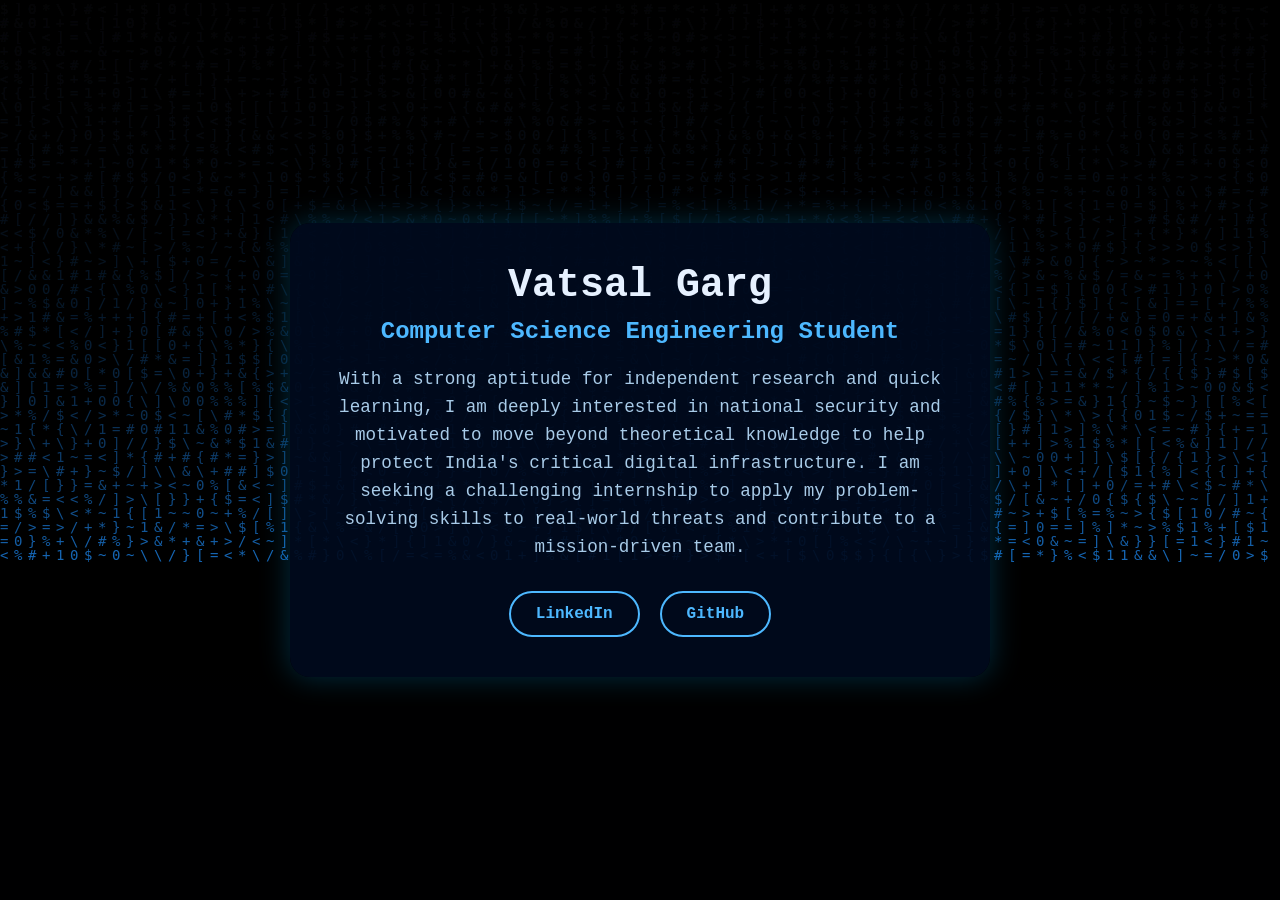
==== file1.html @ 6f6a774c "Add files via upload" ====
<!DOCTYPE html>
<html lang="en">
<head>
  <meta charset="UTF-8">
  <meta name="viewport" content="width=device-width, initial-scale=1.0">
  <title>Vatsal Garg - Portfolio</title>
  <style>
    * { margin: 0; padding: 0; box-sizing: border-box; }

    body {
      font-family: "Courier New", monospace;
      background: black;
      overflow: hidden;
      height: 100vh;
      display: flex;
      justify-content: center;
      align-items: center;
      color: #0ff;
    }

    /* Matrix-style background */
    canvas#matrix {
      position: absolute;
      top: 0; left: 0;
      width: 100%;
      height: 100%;
      z-index: 0;
      background: linear-gradient(to bottom, #000, #00111f);
      transition: filter 0.3s ease;
      filter: brightness(0.7); /* reduce brightness */
    }

    body:hover canvas#matrix {
      filter: brightness(1); /* brighten when hovering */
    }

    /* Particle canvas */
    canvas#particles {
      position: absolute;
      top: 0; left: 0;
      width: 100%;
      height: 100%;
      z-index: 1;
      pointer-events: none;
    }

    /* Portfolio Box */
    .container {
      position: relative;
      z-index: 2;
      max-width: 700px;
      padding: 40px;
      background: rgba(0, 10, 30, 0.92);
      border-radius: 20px;
      box-shadow: 0 0 30px rgba(0, 180, 255, 0.25);
      text-align: center;
      color: #dbefff;
    }

    .container:hover {
      transform: scale(1.02);
      box-shadow: 0 0 50px rgba(0, 180, 255, 0.45);
      transition: all 0.3s ease;
    }

    h1 { font-size: 2.5rem; margin-bottom: 10px; color: #e6f1ff; }
    h2 { font-size: 1.5rem; color: #4db8ff; margin-bottom: 20px; }
    p { font-size: 1.1rem; line-height: 1.6; margin: 20px 0; color: #a8cbe8; }

    .buttons {
      margin-top: 30px;
      display: flex;
      justify-content: center;
      gap: 20px;
    }

    a.button {
      text-decoration: none;
      padding: 12px 25px;
      border: 2px solid #4db8ff;
      border-radius: 30px;
      color: #4db8ff;
      font-weight: bold;
      transition: all 0.3s ease;
    }

    a.button:hover {
      background: #4db8ff;
      color: #00111f;
      transform: translateY(-5px);
      box-shadow: 0 8px 20px rgba(77, 184, 255, 0.4);
    }
  </style>
</head>
<body>
  <!-- Matrix Code Background -->
  <canvas id="matrix"></canvas>
  <!-- Particles Following Cursor -->
  <canvas id="particles"></canvas>

  <!-- Portfolio Card -->
  <div class="container">
    <h1>Vatsal Garg</h1>
    <h2>Computer Science Engineering Student</h2>
    <p>
      With a strong aptitude for independent research and quick learning, I am deeply interested in national security and motivated to move beyond theoretical knowledge to help protect India's critical digital infrastructure. I am seeking a challenging internship to apply my problem-solving skills to real-world threats and contribute to a mission-driven team.
    </p>
    <div class="buttons">
      <a href="https://www.linkedin.com/in/YOUR-LINKEDIN" target="_blank" class="button">LinkedIn</a>
      <a href="https://github.com/YOUR-GITHUB" target="_blank" class="button">GitHub</a>
    </div>
  </div>

  <script>
    /* ========== MATRIX BACKGROUND ========== */
    const matrix = document.getElementById("matrix");
    const ctx = matrix.getContext("2d");
    matrix.height = window.innerHeight;
    matrix.width = window.innerWidth;

    const letters = "01$#%&*{}[]<>/\\=+~";
    const fontSize = 14;
    const columns = matrix.width / fontSize;
    const drops = Array(Math.floor(columns)).fill(1);

    let baseColor = "#1e90ff"; // default blue
    let hoverColor = "#00e5ff"; // cyan on hover
    let currentColor = baseColor;

    function drawMatrix() {
      ctx.fillStyle = "rgba(0,0,0,0.08)";
      ctx.fillRect(0, 0, matrix.width, matrix.height);

      ctx.fillStyle = currentColor;
      ctx.font = fontSize + "px monospace";

      drops.forEach((y, x) => {
        const text = letters.charAt(Math.floor(Math.random() * letters.length));
        ctx.fillText(text, x * fontSize, y * fontSize);
        if (y * fontSize > matrix.height && Math.random() > 0.975) {
          drops[x] = 0;
        }
        drops[x]++;
      });
    }
    setInterval(drawMatrix, 35);

    // On hover, switch colors
    document.body.addEventListener("mouseenter", () => {
      currentColor = hoverColor;
    });
    document.body.addEventListener("mouseleave", () => {
      currentColor = baseColor;
    });

    /* ========== PARTICLE FOLLOW CURSOR ========== */
    const particles = document.getElementById("particles");
    const pctx = particles.getContext("2d");
    particles.width = window.innerWidth;
    particles.height = window.innerHeight;

    let mouse = { x: null, y: null };
    const particleArray = [];

    class Particle {
      constructor(x, y) {
        this.x = x;
        this.y = y;
        this.size = Math.random() * 4 + 1;
        this.speedX = (Math.random() - 0.5) * 2;
        this.speedY = (Math.random() - 0.5) * 2;
        this.color = "rgba(77, 184, 255, 0.7)";
      }
      update() {
        this.x += this.speedX;
        this.y += this.speedY;
        if (this.size > 0.2) this.size -= 0.05;
      }
      draw() {
        pctx.beginPath();
        pctx.arc(this.x, this.y, this.size, 0, Math.PI * 2);
        pctx.fillStyle = this.color;
        pctx.fill();
      }
    }

    function handleParticles() {
      for (let i = 0; i < particleArray.length; i++) {
        particleArray[i].update();
        particleArray[i].draw();
        if (particleArray[i].size <= 0.3) {
          particleArray.splice(i, 1);
          i--;
        }
      }
    }

    function animateParticles() {
      pctx.clearRect(0, 0, particles.width, particles.height);
      handleParticles();
      requestAnimationFrame(animateParticles);
    }
    animateParticles();

    window.addEventListener("mousemove", (e) => {
      mouse.x = e.x;
      mouse.y = e.y;
      for (let i = 0; i < 5; i++) {
        particleArray.push(new Particle(mouse.x, mouse.y));
      }
    });

    window.addEventListener("resize", () => {
      matrix.height = window.innerHeight;
      matrix.width = window.innerWidth;
      particles.width = window.innerWidth;
      particles.height = window.innerHeight;
    });
  </script>
</body>
</html>
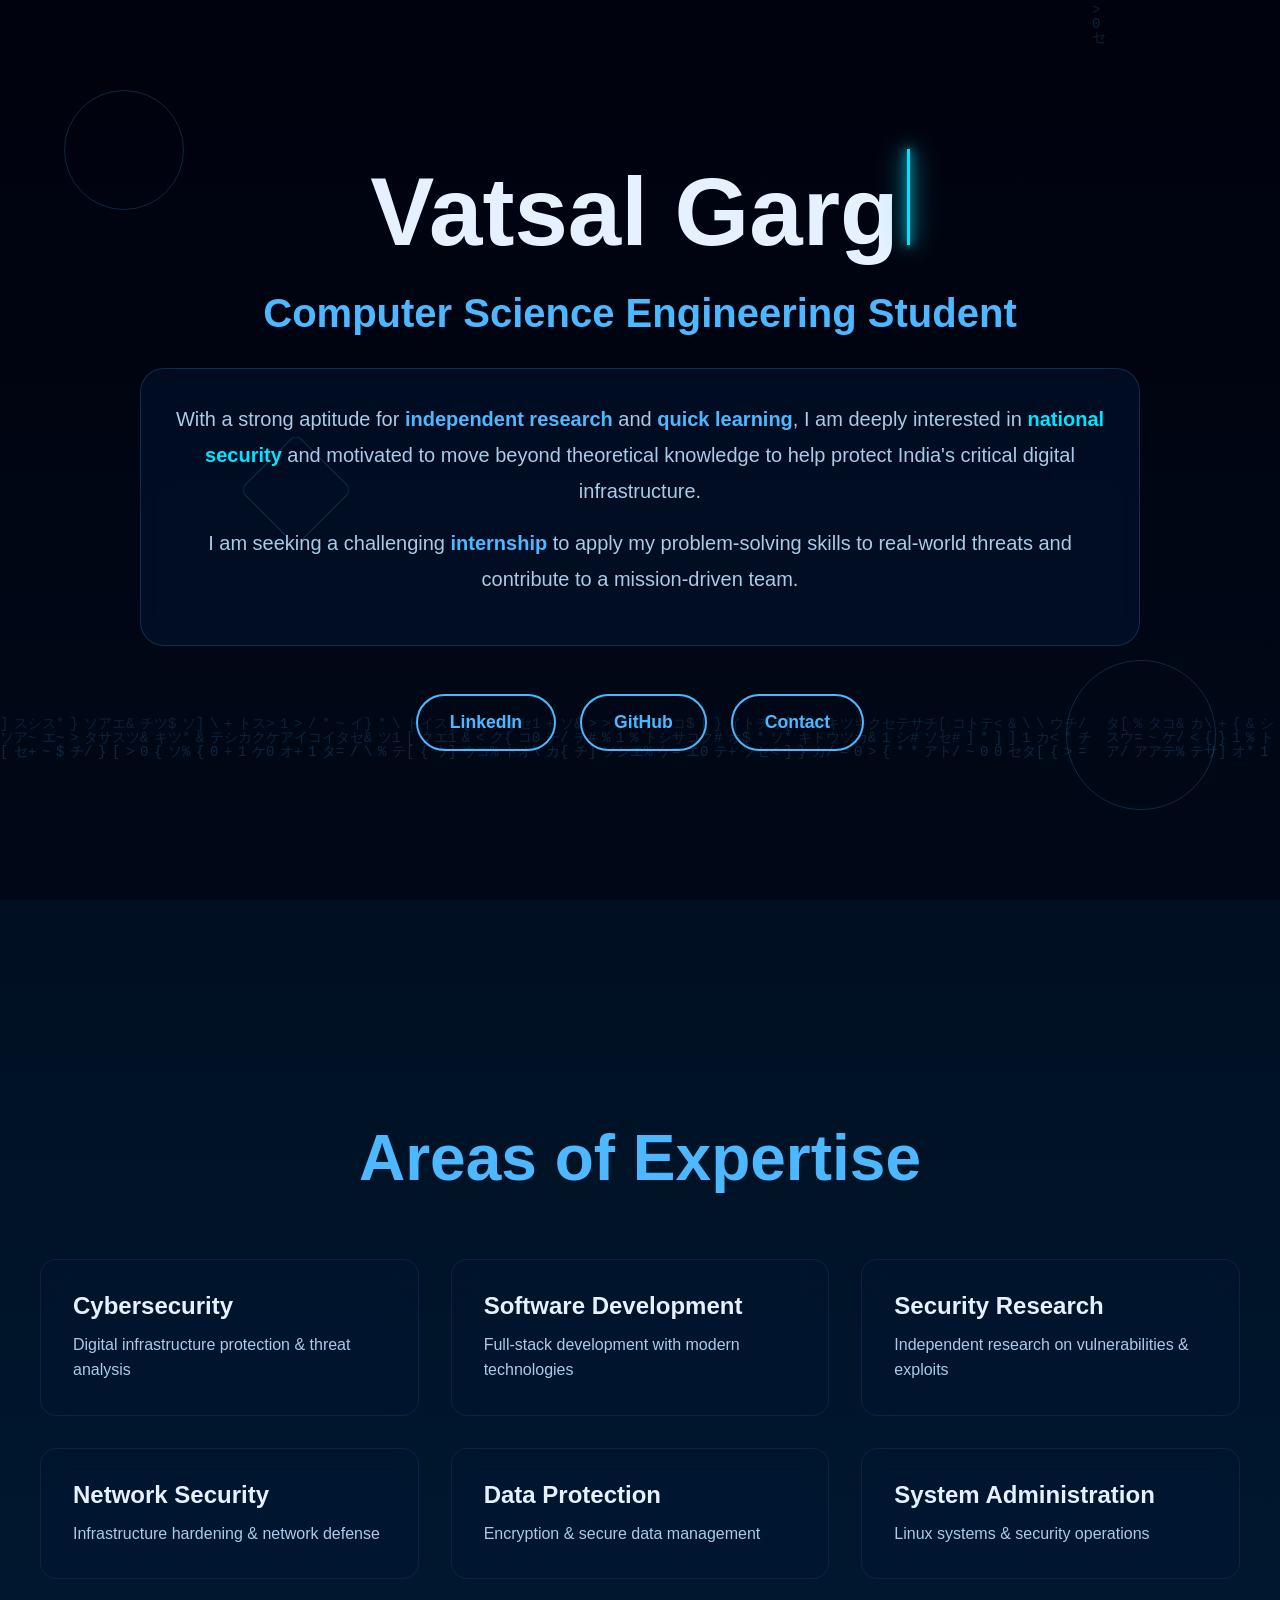
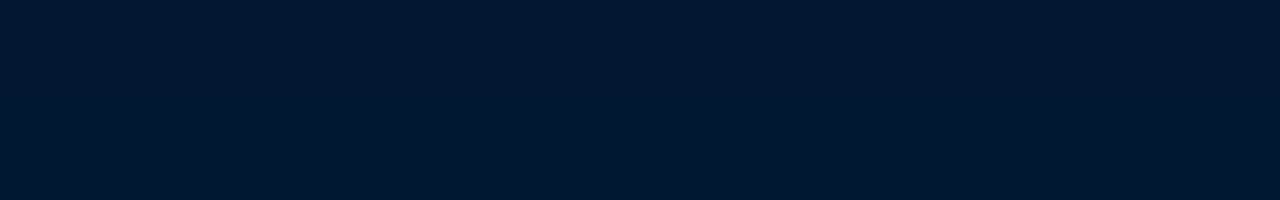
==== commit ee8f73df: "file1.html" ====
--- a/file1.html
+++ b/file1.html
@@ -3,219 +3,287 @@
 <head>
   <meta charset="UTF-8">
   <meta name="viewport" content="width=device-width, initial-scale=1.0">
-  <title>Vatsal Garg - Portfolio</title>
+  <title>Vatsal Garg - Cybersecurity Portfolio</title>
+  <meta name="description" content="Computer Science Engineering Student specializing in cybersecurity and national security infrastructure protection">
   <style>
     * { margin: 0; padding: 0; box-sizing: border-box; }
-
     body {
-      font-family: "Courier New", monospace;
-      background: black;
-      overflow: hidden;
-      height: 100vh;
-      display: flex;
-      justify-content: center;
-      align-items: center;
-      color: #0ff;
-    }
-
-    /* Matrix-style background */
-    canvas#matrix {
-      position: absolute;
-      top: 0; left: 0;
-      width: 100%;
-      height: 100%;
-      z-index: 0;
-      background: linear-gradient(to bottom, #000, #00111f);
-      transition: filter 0.3s ease;
-      filter: brightness(0.7); /* reduce brightness */
-    }
-
-    body:hover canvas#matrix {
-      filter: brightness(1); /* brighten when hovering */
-    }
-
-    /* Particle canvas */
-    canvas#particles {
-      position: absolute;
-      top: 0; left: 0;
-      width: 100%;
-      height: 100%;
-      z-index: 1;
-      pointer-events: none;
-    }
-
-    /* Portfolio Box */
-    .container {
-      position: relative;
-      z-index: 2;
-      max-width: 700px;
-      padding: 40px;
-      background: rgba(0, 10, 30, 0.92);
-      border-radius: 20px;
-      box-shadow: 0 0 30px rgba(0, 180, 255, 0.25);
-      text-align: center;
-      color: #dbefff;
-    }
-
-    .container:hover {
-      transform: scale(1.02);
-      box-shadow: 0 0 50px rgba(0, 180, 255, 0.45);
-      transition: all 0.3s ease;
-    }
-
-    h1 { font-size: 2.5rem; margin-bottom: 10px; color: #e6f1ff; }
-    h2 { font-size: 1.5rem; color: #4db8ff; margin-bottom: 20px; }
-    p { font-size: 1.1rem; line-height: 1.6; margin: 20px 0; color: #a8cbe8; }
-
+      font-family: 'Segoe UI', Tahoma, Geneva, Verdana, sans-serif;
+      background: linear-gradient(to bottom, #000510, #001a33);
+      color: #e6f1ff;
+      overflow-x: hidden;
+    }
+    /* Matrix Canvas */
+    #matrix {
+      position: fixed; top: 0; left: 0; width: 100%; height: 100%;
+      z-index: 0; opacity: 0.3;
+    }
+    /* Particles Canvas */
+    #particles {
+      position: fixed; top: 0; left: 0; width: 100%; height: 100%;
+      z-index: 1; pointer-events: none;
+    }
+    /* Main Content */
+    .content { position: relative; z-index: 10; min-height: 100vh; }
+    /* Hero Section */
+    .hero {
+      min-height: 100vh; display: flex; align-items: center; justify-content: center;
+      padding: 2rem; position: relative;
+    }
+    .hero-content { max-width: 1000px; text-align: center; animation: fadeIn 1s ease-out forwards; }
+    h1 {
+      font-size: clamp(3rem, 8vw, 6rem); font-weight: bold; margin-bottom: 1.5rem;
+      animation: textGlow 2s ease-in-out infinite;
+    }
+    .cursor {
+      display: inline-block; width: 3px; height: 1em; background: #00e5ff; margin-left: 0.5rem;
+      box-shadow: 0 0 10px #00e5ff, 0 0 20px #00e5ff, 0 0 30px #00e5ff;
+      animation: cursorPulse 0.8s ease-in-out infinite;
+    }
+    .glitch { animation: glitchText 0.3s ease-in-out; }
+    h2 {
+      font-size: clamp(1.5rem, 4vw, 2.5rem); color: #4db8ff; margin-bottom: 2rem;
+      animation: fadeIn 1s ease-out 1s forwards; opacity: 0;
+    }
+    .description-box {
+      backdrop-filter: blur(12px); background: rgba(0, 20, 50, 0.5);
+      border-radius: 1.5rem; padding: 2rem; border: 1px solid rgba(77, 184, 255, 0.2);
+      margin-bottom: 3rem; transition: all 0.3s ease;
+      animation: fadeIn 1s ease-out 1.5s forwards; opacity: 0;
+    }
+    .description-box:hover {
+      border-color: rgba(77, 184, 255, 0.4);
+      box-shadow: 0 0 40px rgba(77, 184, 255, 0.2);
+      transform: translateY(-5px);
+    }
+    .description-box p {
+      font-size: clamp(1rem, 2vw, 1.25rem); line-height: 1.8; color: #a8cbe8; margin-bottom: 1rem;
+    }
+    .highlight { color: #4db8ff; font-weight: 600; }
+    .accent-highlight { color: #00e5ff; font-weight: 600; }
+    /* Buttons */
     .buttons {
-      margin-top: 30px;
-      display: flex;
-      justify-content: center;
-      gap: 20px;
-    }
-
-    a.button {
-      text-decoration: none;
-      padding: 12px 25px;
-      border: 2px solid #4db8ff;
-      border-radius: 30px;
-      color: #4db8ff;
-      font-weight: bold;
-      transition: all 0.3s ease;
-    }
-
-    a.button:hover {
-      background: #4db8ff;
-      color: #00111f;
-      transform: translateY(-5px);
-      box-shadow: 0 8px 20px rgba(77, 184, 255, 0.4);
-    }
+      display: flex; flex-wrap: wrap; gap: 1.5rem; justify-content: center;
+      animation: fadeIn 1s ease-out 2s forwards; opacity: 0;
+    }
+    .btn {
+      display: inline-flex; align-items: center; gap: 0.5rem; padding: 1rem 2rem;
+      background: transparent; border: 2px solid #4db8ff; border-radius: 50px;
+      color: #4db8ff; text-decoration: none; font-weight: 600; font-size: 1.1rem;
+      transition: all 0.3s ease; cursor: pointer;
+    }
+    .btn:hover {
+      background: #4db8ff; color: #000510; transform: translateY(-5px);
+      box-shadow: 0 0 30px rgba(77, 184, 255, 0.5);
+    }
+    .btn svg { width: 20px; height: 20px; }
+    /* Floating decorations */
+    .float-decoration {
+      position: absolute; border: 1px solid rgba(77, 184, 255, 0.2); border-radius: 50%;
+      animation: float 6s ease-in-out infinite;
+    }
+    .float-1 { top: 10%; left: 5%; width: 120px; height: 120px; }
+    .float-2 { bottom: 10%; right: 5%; width: 150px; height: 150px; animation-delay: 1s; }
+    .float-3 { top: 50%; left: 20%; width: 80px; height: 80px; transform: rotate(45deg);
+      border-radius: 10%; animation-delay: 2s; }
+    /* Skills Section */
+    .skills { min-height: 100vh; display: flex; align-items: center; justify-content: center; padding: 5rem 2rem; }
+    .skills-container { max-width: 1200px; width: 100%; }
+    .skills h2 {
+      font-size: clamp(2.5rem, 5vw, 4rem); text-align: center; margin-bottom: 4rem;
+      animation: fadeIn 1s ease-out; opacity: 1;
+    }
+    .skills-grid { display: grid; grid-template-columns: repeat(auto-fit, minmax(300px, 1fr)); gap: 2rem; }
+    .skill-card {
+      backdrop-filter: blur(12px); background: rgba(0, 20, 50, 0.4); border-radius: 1rem;
+      padding: 2rem; border: 1px solid rgba(77, 184, 255, 0.1); transition: all 0.5s ease;
+      animation: slideUp 0.8s ease-out forwards; opacity: 0;
+    }
+    .skill-card:hover {
+      border-color: rgba(77, 184, 255, 0.4);
+      box-shadow: 0 0 30px rgba(77, 184, 255, 0.2); transform: translateY(-10px);
+    }
+    .skill-icon {
+      display: inline-flex; padding: 1rem; background: rgba(77, 184, 255, 0.1);
+      border-radius: 0.75rem; margin-bottom: 1.5rem; transition: all 0.3s ease;
+    }
+    .skill-card:hover .skill-icon { background: rgba(77, 184, 255, 0.2); transform: scale(1.1); }
+    .skill-icon svg { width: 32px; height: 32px; stroke: #4db8ff; fill: none; stroke-width: 2; }
+    .skill-card h3 { font-size: 1.5rem; margin-bottom: 0.75rem; color: #e6f1ff; }
+    .skill-card:hover h3 { color: #4db8ff; }
+    .skill-card p { color: #a8cbe8; line-height: 1.6; }
+    /* Animations */
+    @keyframes fadeIn { from { opacity: 0; transform: translateY(20px);} to { opacity: 1; transform: translateY(0);} }
+    @keyframes slideUp { from { opacity: 0; transform: translateY(40px);} to { opacity: 1; transform: translateY(0);} }
+    @keyframes textGlow { 0%,100% { text-shadow: 0 0 10px rgba(77,184,255,.5);} 50% { text-shadow: 0 0 20px rgba(77,184,255,1);} }
+    @keyframes cursorPulse { 0%,100% {opacity:1;} 50% {opacity:.3;} }
+    @keyframes glitchText {
+      0% { transform: translate(0);} 20% { transform: translate(-2px,2px);}
+      40% { transform: translate(-2px,-2px);} 60% { transform: translate(2px,2px);}
+      80% { transform: translate(2px,-2px);} 100% { transform: translate(0);}
+    }
+    @keyframes float { 0%,100% { transform: translateY(0px);} 50% { transform: translateY(-20px);} }
   </style>
 </head>
 <body>
-  <!-- Matrix Code Background -->
+  <!-- Matrix Background -->
   <canvas id="matrix"></canvas>
-  <!-- Particles Following Cursor -->
+  <!-- Particle Effect -->
   <canvas id="particles"></canvas>
-
-  <!-- Portfolio Card -->
-  <div class="container">
-    <h1>Vatsal Garg</h1>
-    <h2>Computer Science Engineering Student</h2>
-    <p>
-      With a strong aptitude for independent research and quick learning, I am deeply interested in national security and motivated to move beyond theoretical knowledge to help protect India's critical digital infrastructure. I am seeking a challenging internship to apply my problem-solving skills to real-world threats and contribute to a mission-driven team.
-    </p>
-    <div class="buttons">
-      <a href="https://www.linkedin.com/in/YOUR-LINKEDIN" target="_blank" class="button">LinkedIn</a>
-      <a href="https://github.com/YOUR-GITHUB" target="_blank" class="button">GitHub</a>
-    </div>
+  <!-- Main Content -->
+  <div class="content">
+    <section class="hero">
+      <div class="hero-content">
+        <h1 id="typing-text"></h1>
+        <h2>Computer Science Engineering Student</h2>
+        <div class="description-box">
+          <p>With a strong aptitude for <span class="highlight">independent research</span> and <span class="highlight">quick learning</span>, I am deeply interested in <span class="accent-highlight">national security</span> and motivated to move beyond theoretical knowledge to help protect India's critical digital infrastructure.</p>
+          <p>I am seeking a challenging <span class="highlight">internship</span> to apply my problem-solving skills to real-world threats and contribute to a mission-driven team.</p>
+        </div>
+        <div class="buttons">
+          <a href="https://www.linkedin.com/in/vatsal-gargg" target="_blank" class="btn">LinkedIn</a>
+          <a href="https://github.com/vatsalgargg" target="_blank" class="btn">GitHub</a>
+          <a href="mailto:vatsalg80@gmail.com" class="btn">Contact</a>
+        </div>
+      </div>
+      <div class="float-decoration float-1"></div>
+      <div class="float-decoration float-2"></div>
+      <div class="float-decoration float-3"></div>
+    </section>
+    <section class="skills">
+      <div class="skills-container">
+        <h2>Areas of <span class="highlight">Expertise</span></h2>
+        <div class="skills-grid">
+          <div class="skill-card"><h3>Cybersecurity</h3><p>Digital infrastructure protection & threat analysis</p></div>
+          <div class="skill-card"><h3>Software Development</h3><p>Full-stack development with modern technologies</p></div>
+          <div class="skill-card"><h3>Security Research</h3><p>Independent research on vulnerabilities & exploits</p></div>
+          <div class="skill-card"><h3>Network Security</h3><p>Infrastructure hardening & network defense</p></div>
+          <div class="skill-card"><h3>Data Protection</h3><p>Encryption & secure data management</p></div>
+          <div class="skill-card"><h3>System Administration</h3><p>Linux systems & security operations</p></div>
+        </div>
+      </div>
+    </section>
   </div>
 
-  <script>
-    /* ========== MATRIX BACKGROUND ========== */
-    const matrix = document.getElementById("matrix");
-    const ctx = matrix.getContext("2d");
-    matrix.height = window.innerHeight;
-    matrix.width = window.innerWidth;
-
-    const letters = "01$#%&*{}[]<>/\\=+~";
-    const fontSize = 14;
-    const columns = matrix.width / fontSize;
-    const drops = Array(Math.floor(columns)).fill(1);
-
-    let baseColor = "#1e90ff"; // default blue
-    let hoverColor = "#00e5ff"; // cyan on hover
-    let currentColor = baseColor;
-
-    function drawMatrix() {
-      ctx.fillStyle = "rgba(0,0,0,0.08)";
-      ctx.fillRect(0, 0, matrix.width, matrix.height);
-
-      ctx.fillStyle = currentColor;
-      ctx.font = fontSize + "px monospace";
-
-      drops.forEach((y, x) => {
-        const text = letters.charAt(Math.floor(Math.random() * letters.length));
-        ctx.fillText(text, x * fontSize, y * fontSize);
-        if (y * fontSize > matrix.height && Math.random() > 0.975) {
-          drops[x] = 0;
-        }
-        drops[x]++;
-      });
-    }
-    setInterval(drawMatrix, 35);
-
-    // On hover, switch colors
-    document.body.addEventListener("mouseenter", () => {
-      currentColor = hoverColor;
+<script>
+  // MATRIX
+  const matrix = document.getElementById('matrix');
+  const ctx = matrix.getContext('2d');
+  matrix.width = window.innerWidth;
+  matrix.height = window.innerHeight;
+  const letters = '01$#%&*{}[]<>/\\=+~アイウエオカキクケコサシスセソタチツテト';
+  const fontSize = 14;
+  const columns = matrix.width / fontSize;
+  const drops = Array(Math.floor(columns)).fill(1);
+  function drawMatrix() {
+    ctx.fillStyle = 'rgba(0,5,15,0.08)';
+    ctx.fillRect(0, 0, matrix.width, matrix.height);
+    ctx.fillStyle = '#4db8ff';
+    ctx.font = fontSize + 'px monospace';
+    drops.forEach((y, x) => {
+      const text = letters.charAt(Math.floor(Math.random() * letters.length));
+      ctx.fillText(text, x * fontSize, y * fontSize);
+      if (y * fontSize > matrix.height && Math.random() > 0.975) drops[x] = 0;
+      drops[x]++;
     });
-    document.body.addEventListener("mouseleave", () => {
-      currentColor = baseColor;
-    });
-
-    /* ========== PARTICLE FOLLOW CURSOR ========== */
-    const particles = document.getElementById("particles");
-    const pctx = particles.getContext("2d");
-    particles.width = window.innerWidth;
-    particles.height = window.innerHeight;
-
-    let mouse = { x: null, y: null };
-    const particleArray = [];
-
-    class Particle {
-      constructor(x, y) {
-        this.x = x;
-        this.y = y;
-        this.size = Math.random() * 4 + 1;
-        this.speedX = (Math.random() - 0.5) * 2;
-        this.speedY = (Math.random() - 0.5) * 2;
-        this.color = "rgba(77, 184, 255, 0.7)";
+  }
+  setInterval(drawMatrix, 35);
+
+  // PARTICLES
+  const particles = document.getElementById('particles');
+  const pctx = particles.getContext('2d');
+  particles.width = window.innerWidth;
+  particles.height = window.innerHeight;
+  const particleArray = [];
+  let mouse = { x: null, y: null, lastX: null, lastY: null };
+
+  class Particle {
+    constructor(x, y) {
+      this.x = x; this.y = y;
+      this.baseSize = Math.random() * 3 + 2;
+      this.size = this.baseSize;
+      this.alpha = 1;
+      this.decay = Math.random() * 0.015 + 0.01;
+      const angle = Math.random() * Math.PI * 2;
+      const speed = Math.random() * 0.5 + 0.3;
+      this.velocityX = Math.cos(angle) * speed;
+      this.velocityY = Math.sin(angle) * speed;
+      this.hue = 195 + Math.random() * 20 - 10;
+      this.brightness = Math.random() * 20 + 80;
+    }
+    update() {
+      this.velocityX *= 0.98; this.velocityY *= 0.98;
+      this.x += this.velocityX; this.y += this.velocityY;
+      this.alpha -= this.decay;
+      this.size = this.baseSize * this.alpha;
+    }
+    draw() {
+      if (this.alpha <= 0) return;
+      const gradient = pctx.createRadialGradient(this.x,this.y,0,this.x,this.y,this.size*2);
+      gradient.addColorStop(0, `hsla(${this.hue},100%,${this.brightness}%,${this.alpha})`);
+      gradient.addColorStop(0.5, `hsla(${this.hue},100%,${this.brightness}%,${this.alpha*0.5})`);
+      gradient.addColorStop(1, `hsla(${this.hue},100%,${this.brightness}%,0)`);
+      pctx.beginPath();
+      pctx.arc(this.x, this.y, this.size*2, 0, Math.PI*2);
+      pctx.fillStyle = gradient;
+      pctx.fill();
+    }
+  }
+
+  function handleParticles() {
+    for (let i = 0; i < particleArray.length; i++) {
+      particleArray[i].update();
+      particleArray[i].draw();
+      if (particleArray[i].alpha <= 0) { particleArray.splice(i, 1); i--; }
+    }
+  }
+
+  function animateParticles() {
+    pctx.fillStyle = 'rgba(0,5,15,0.15)';
+    pctx.fillRect(0, 0, particles.width, particles.height);
+    handleParticles();
+    requestAnimationFrame(animateParticles);
+  }
+  animateParticles();
+
+  window.addEventListener('mousemove', (e) => {
+    mouse.lastX = mouse.x; mouse.lastY = mouse.y;
+    mouse.x = e.clientX; mouse.y = e.clientY;
+    if (mouse.lastX !== null && mouse.lastY !== null) {
+      const dx = mouse.x - mouse.lastX;
+      const dy = mouse.y - mouse.lastY;
+      const distance = Math.sqrt(dx*dx + dy*dy);
+      const steps = Math.ceil(distance / 10);
+      for (let i=0;i<steps;i++) {
+        const t = i/steps;
+        const interpX = mouse.lastX + dx*t;
+        const interpY = mouse.lastY + dy*t;
+        for (let j=0;j<2;j++) particleArray.push(new Particle(interpX,interpY));
       }
-      update() {
-        this.x += this.speedX;
-        this.y += this.speedY;
-        if (this.size > 0.2) this.size -= 0.05;
-      }
-      draw() {
-        pctx.beginPath();
-        pctx.arc(this.x, this.y, this.size, 0, Math.PI * 2);
-        pctx.fillStyle = this.color;
-        pctx.fill();
-      }
-    }
-
-    function handleParticles() {
-      for (let i = 0; i < particleArray.length; i++) {
-        particleArray[i].update();
-        particleArray[i].draw();
-        if (particleArray[i].size <= 0.3) {
-          particleArray.splice(i, 1);
-          i--;
-        }
-      }
-    }
-
-    function animateParticles() {
-      pctx.clearRect(0, 0, particles.width, particles.height);
-      handleParticles();
-      requestAnimationFrame(animateParticles);
-    }
-    animateParticles();
-
-    window.addEventListener("mousemove", (e) => {
-      mouse.x = e.x;
-      mouse.y = e.y;
-      for (let i = 0; i < 5; i++) {
-        particleArray.push(new Particle(mouse.x, mouse.y));
-      }
-    });
-
-    window.addEventListener("resize", () => {
-      matrix.height = window.innerHeight;
-      matrix.width = window.innerWidth;
-      particles.width = window.innerWidth;
-      particles.height = window.innerHeight;
-    });
-  </script>
+    }
+    if (particleArray.length > 300) particleArray.splice(0, particleArray.length-300);
+  });
+
+  // TYPING EFFECT
+  const typingText = document.getElementById('typing-text');
+  const fullText = 'Vatsal Garg';
+  let index = 0;
+  function typeWriter() {
+    if (index < fullText.length) {
+      typingText.innerHTML = fullText.substring(0,index+1) + '<span class="cursor"></span>';
+      index++;
+      setTimeout(typeWriter, Math.random()*100+80);
+    } else {
+      typingText.innerHTML = fullText + '<span class="cursor"></span>';
+    }
+  }
+  setTimeout(typeWriter, 500);
+
+  // RESIZE
+  window.addEventListener('resize', () => {
+    matrix.width = window.innerWidth; matrix.height = window.innerHeight;
+    particles.width = window.innerWidth; particles.height = window.innerHeight;
+  });
+</script>
 </body>
 </html>
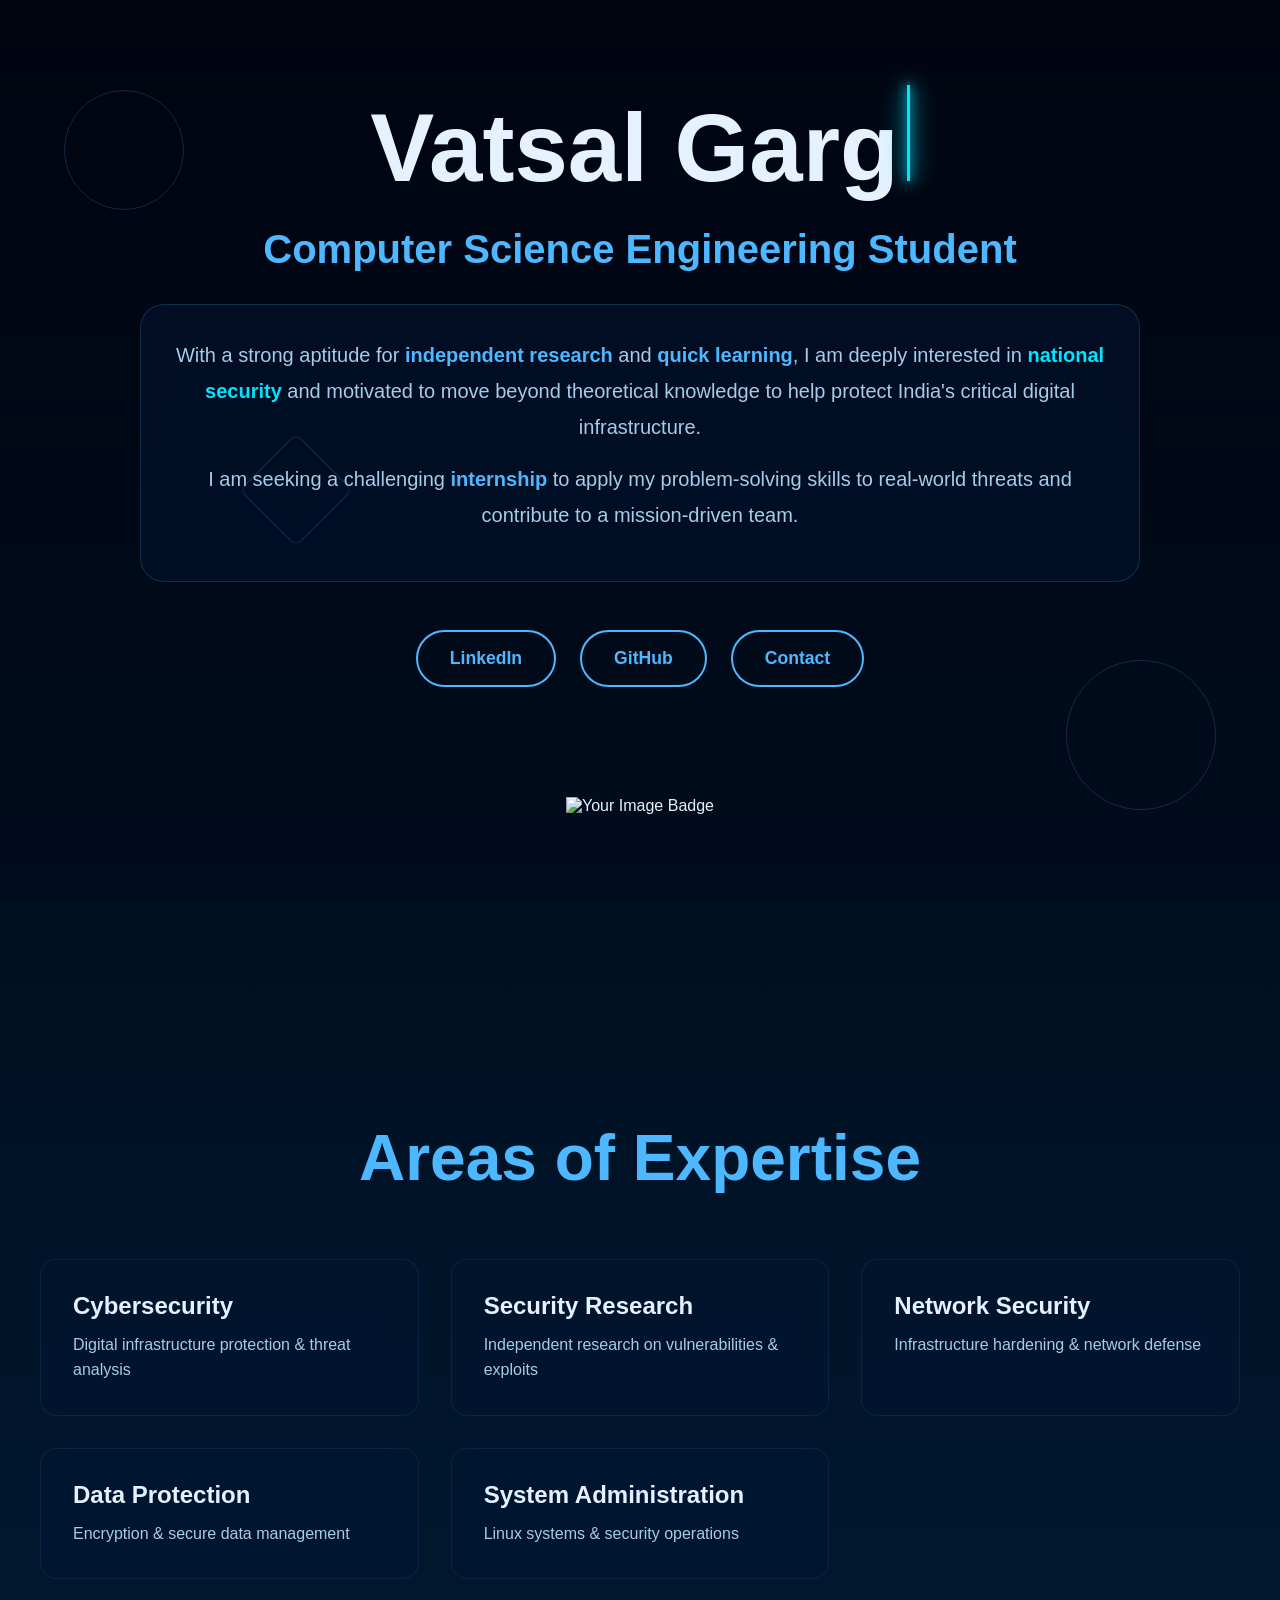
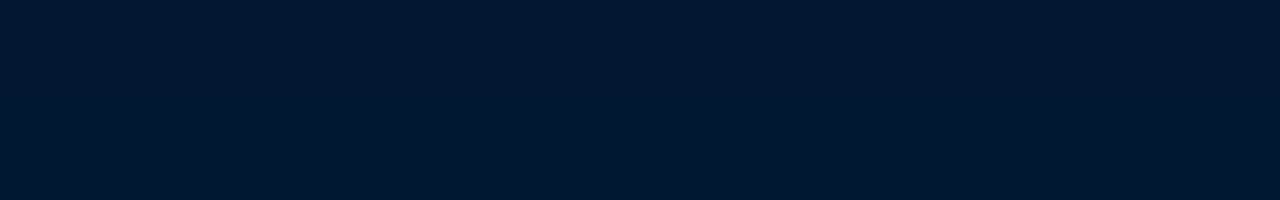
==== commit 869682f6: "Update file1.html" ====
--- a/file1.html
+++ b/file1.html
@@ -145,17 +145,23 @@
           <a href="https://github.com/vatsalgargg" target="_blank" class="btn">GitHub</a>
           <a href="mailto:vatsalg80@gmail.com" class="btn">Contact</a>
         </div>
+
+        <!-- ✅ TryHackMe Badge added below Contact -->
+        <div style="margin-top: 110px; display: flex; justify-content: center;">
+        <img src="https://tryhackme-badges.s3.amazonaws.com/vg27.png" alt="Your Image Badge" />
+        </div>
+
       </div>
       <div class="float-decoration float-1"></div>
       <div class="float-decoration float-2"></div>
       <div class="float-decoration float-3"></div>
     </section>
+
     <section class="skills">
       <div class="skills-container">
         <h2>Areas of <span class="highlight">Expertise</span></h2>
         <div class="skills-grid">
           <div class="skill-card"><h3>Cybersecurity</h3><p>Digital infrastructure protection & threat analysis</p></div>
-          <div class="skill-card"><h3>Software Development</h3><p>Full-stack development with modern technologies</p></div>
           <div class="skill-card"><h3>Security Research</h3><p>Independent research on vulnerabilities & exploits</p></div>
           <div class="skill-card"><h3>Network Security</h3><p>Infrastructure hardening & network defense</p></div>
           <div class="skill-card"><h3>Data Protection</h3><p>Encryption & secure data management</p></div>
